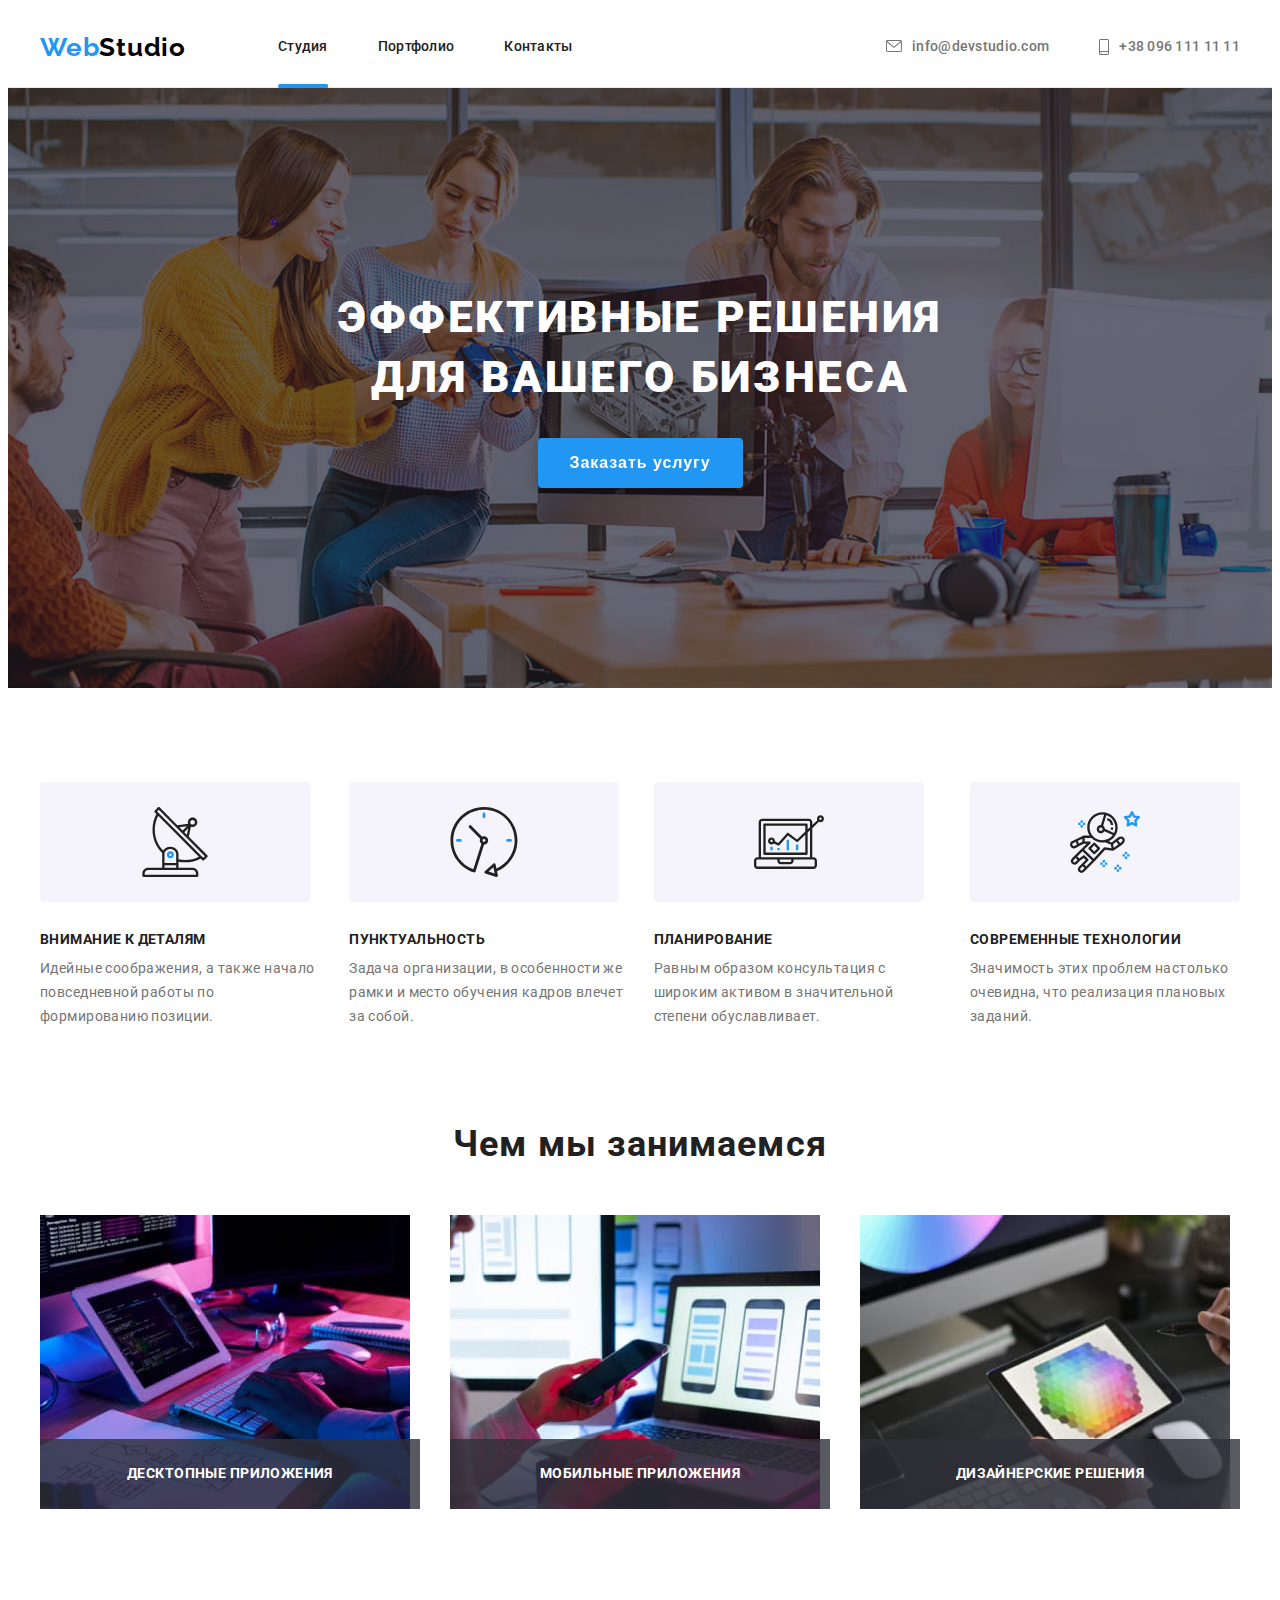
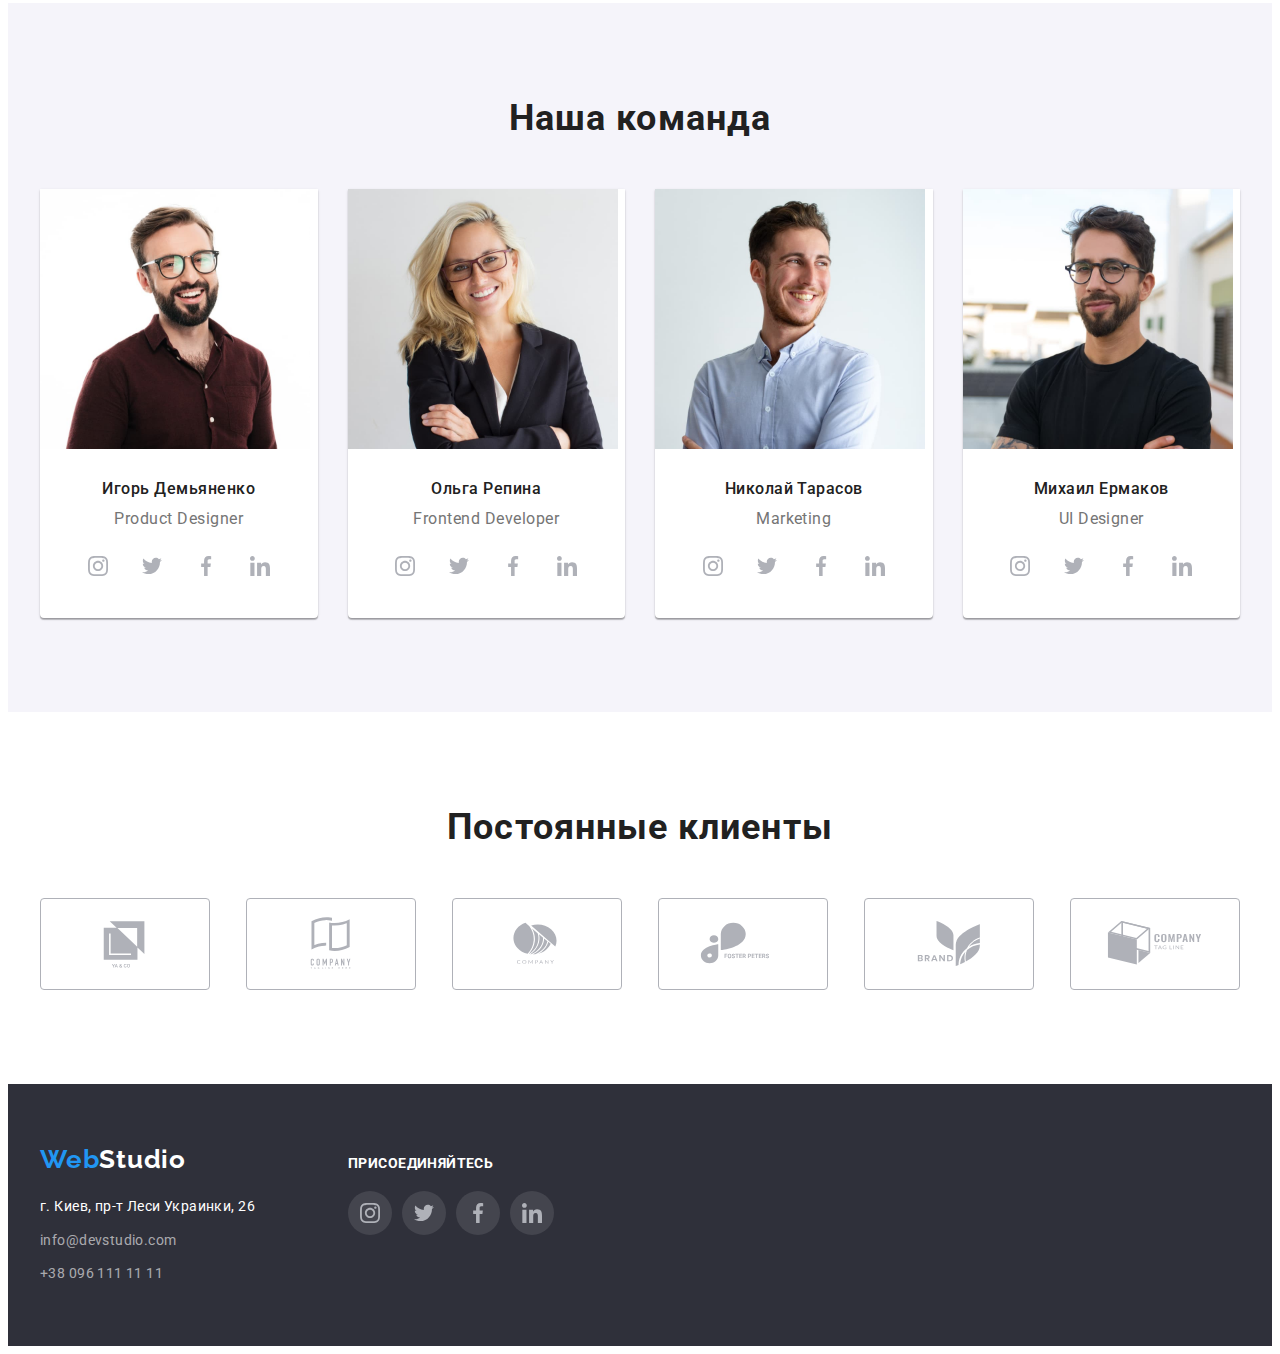
==== index.html @ db064272 "1" ====
<!DOCTYPE html>
<html lang="ru">
<head>
    <meta charset="UTF-8">
    <meta http-equiv="X-UA-Compatible" content="IE=edge">
    <meta name="viewport" content="width=device-width, initial-scale=1.0">
    <title>Document</title>
    <link rel="preconnect" href="https://fonts.googleapis.com">
    <link rel="preconnect" href="https://fonts.gstatic.com" crossorigin>
    <link href="https://fonts.googleapis.com/css2?family=Raleway:wght@700&family=Roboto:wght@400;500;700;900&display=swap"
        rel="stylesheet">
    <link rel="stylesheet" href="https://cdnjs.cloudflare.com/ajax/libs/modern-normalize/1.1.0/modern-normalize.min.css"
        integrity="sha512-wpPYUAdjBVSE4KJnH1VR1HeZfpl1ub8YT/NKx4PuQ5NmX2tKuGu6U/JRp5y+Y8XG2tV+wKQpNHVUX03MfMFn9Q=="
        crossorigin="anonymous" referrerpolicy="no-referrer" />
    <link rel="stylesheet" href="./css/style.css">
</head>
<body>

    <!-- header -->
    <header class="header">
        <div class="container header-container">
            <nav class="navigation">       
                <a class="logo-accent link" href="/">Web<span class="logo-header">Studio</span></a>
                <ul class="nav-list list">
                    <li class="nav-list-item">
                        <a class="nav-list-link nav-list-active link" href="">Студия</a>
                    </li>
                    <li class="nav-list-item">
                        <a class="nav-list-link link" href="portfolio.html">Портфолио</a>
                    </li>
                    <li class="nav-list-item">
                        <a class="nav-list-link link" href="">Контакты</a>
                    </li>
                </ul>
            </nav>
            <ul class="contact list">
                <li class="contact-item">
                    <a class="contact-mail-link link" href="mailto:info@devstudio.com">
                        <svg class="icon-envelope" width="16" height="14">
                            <use href="./images/icons.svg#icon-envelope"></use>
                        </svg>info@devstudio.com</a>
                </li>
                <li class="contact-item">
                    <a class="contact-tel-link link" href="tel:+380961111111">
                        <svg class="icon-smartphone" width="10" height="16">
                        <use href="./images/icons.svg#icon-smartphone"></use>
                    </svg>+38 096 111 11 11</a>
                </li>
            </ul>
        </div>
    </header>

    <main>
        <!-- hero -->
        <section class="hero">
            <div class="container">
                <h1 class="hero-title">Эффективные решения <br> для вашего бизнеса</h1>
                <button class="hero-btn" type="button" data-modal-open>Заказать услугу</button>
            </div>
        </section>

        <!-- Наши преимущества -->
        <section class="section">
            <div class="container">
                <h2 class="visually-hidden">Наши преимущества</h2>
                <ul class="advantage-list list">
                    <li class="advantage-list-item">
                        <div class="icon-advantage">
                            <svg width="70" height="70">
                            <use href="./images/icons.svg#icon-antenna"></use>
                        </svg></div>
                        <h3 class="advantage-title">Внимание к деталям</h3>
                        <p class="advantage-text">Идейные соображения, а также начало повседневной работы по формированию позиции.</p>
                    </li>
                    <li class="advantage-list-item">
                        <div class="icon-advantage">
                            <svg width="70" height="70">
                                <use href="./images/icons.svg#icon-clock"></use>
                            </svg>
                        </div>
                        <h3 class="advantage-title">Пунктуальность</h3>
                        <p class="advantage-text">Задача организации, в особенности же рамки и место обучения кадров влечет за собой.</p>
                    </li>
                    <li class="advantage-list-item">
                        <div class="icon-advantage">
                            <svg width="70" height="70">
                                <use href="./images/icons.svg#icon-diagram"></use>
                            </svg>
                        </div>
                        <h3 class="advantage-title">Планирование</h3>
                        <p class="advantage-text">Равным образом консультация с широким активом в значительной степени обуславливает.</p>
                    </li>
                    <li class="advantage-list-item">
                        <div class="icon-advantage">
                            <svg width="70" height="70">
                                <use href="./images/icons.svg#icon-astronaut"></use>
                            </svg>
                        </div>
                        <h3 class="advantage-title">Современные технологии</h3>
                        <p class="advantage-text">Значимость этих проблем настолько очевидна, что реализация плановых заданий.</p>
                    </li>
                </ul>
            </div>
        </section>

        <!-- Чем мы занимаемся -->
        <section class="section our-work-section">
            <div class="container">
                <h2 class="our-work ">Чем мы занимаемся</h2>
                <ul class="our-work-list list">
                    <li class="our-work-item">
                        <img src="./images/box1.jpg" alt="Компьютер" width="370">
                        <h3 class="our-work-label">Десктопные приложения</h3>
                    </li>
                    <li class="our-work-item">
                        <img src="./images/box2.jpg" alt="Компьютер" width="370">
                        <h3 class="our-work-label">Мобильные приложения</h3>
                    </li>
                    <li class="our-work-item">
                        <img src="./images/box3.jpg" alt="Компьютер" width="370">
                        <h3 class="our-work-label">Дизайнерские решения</h3>
                    </li>
                </ul>
            </div>
        </section>

        <!-- Наша команда -->
        <section class="section our-team-section">
            <div class="container">
                <h2 class="our-team">Наша команда</h2>
                <ul class="our-team-list list">
                    <li class="our-team-item">
                       <img src="./images/photo1.jpg" alt="Дизайнер продукта" width="270">
                       <div class="our-team-person">
                           <h3 class="our-team-name">Игорь Демьяненко</h3>
                           <p class="our-team-profession" lang="en">Product Designer</p>
                           <ul class="social-list list">
                               <li class="social-list-item"> 
                                   <a class="social-list-link" href="">
                                        <svg class="social-list-icon" width="20" height="20">
                                            <use href="./images/icons.svg#icon-instagram"></use>
                                        </svg>
                                   </a>
                                </li>
                               <li class="social-list-item">
                                   <a class="social-list-link" href="">
                                       <svg class="social-list-icon" width="20" height="20">
                                           <use href="./images/icons.svg#icon-twitter"></use>
                                       </svg>
                                   </a>
                                </li>
                                <li class="social-list-item">
                                    <a class="social-list-link" href="">
                                        <svg class="social-list-icon" width="20" height="20">
                                            <use href="./images/icons.svg#icon-facebook"></use>
                                        </svg>
                                    </a>
                                </li>
                                <li class="social-list-item">
                                    <a class="social-list-link" href="">
                                        <svg class="social-list-icon" width="20" height="20">
                                            <use href="./images/icons.svg#icon-linkedin"></use>
                                        </svg>
                                    </a>
                                </li>
                           </ul>
                       </div>
                    </li>
                    <li class="our-team-item">
                        <img src="./images/photo2.jpg" alt="Фронтенд-разработчик" width="270">
                        <div class="our-team-person">
                            <h3 class="our-team-name">Ольга Репина</h3>
                            <p class="our-team-profession" lang="en">Frontend Developer</p>
                            <ul class="social-list list">
                                <li class="social-list-item">
                                    <a class="social-list-link" href="">
                                        <svg class="social-list-icon" width="20" height="20">
                                            <use href="./images/icons.svg#icon-instagram"></use>
                                        </svg>
                                    </a>
                                </li>
                                <li class="social-list-item">
                                    <a class="social-list-link" href="">
                                        <svg class="social-list-icon" width="20" height="20">
                                            <use href="./images/icons.svg#icon-twitter"></use>
                                        </svg>
                                    </a>
                                </li>
                                <li class="social-list-item">
                                    <a class="social-list-link" href="">
                                        <svg class="social-list-icon" width="20" height="20">
                                            <use href="./images/icons.svg#icon-facebook"></use>
                                        </svg>
                                    </a>
                                </li>
                                <li class="social-list-item">
                                    <a class="social-list-link" href="">
                                        <svg class="social-list-icon" width="20" height="20">
                                            <use href="./images/icons.svg#icon-linkedin"></use>
                                        </svg>
                                    </a>
                                </li>
                            </ul>
                        </div>
                    </li>
                    <li class="our-team-item">
                        <img src="./images/photo3.jpg" alt="Маркетинг" width="270">
                        <div class="our-team-person">
                            <h3 class="our-team-name">Николай Тарасов</h3>
                            <p class="our-team-profession" lang="en">Marketing</p>
                            <ul class="social-list list">
                                <li class="social-list-item">
                                    <a class="social-list-link" href="">
                                        <svg class="social-list-icon" width="20" height="20">
                                            <use href="./images/icons.svg#icon-instagram"></use>
                                        </svg>
                                    </a>
                                </li>
                                <li class="social-list-item">
                                    <a class="social-list-link" href="">
                                        <svg class="social-list-icon" width="20" height="20">
                                            <use href="./images/icons.svg#icon-twitter"></use>
                                        </svg>
                                    </a>
                                </li>
                                <li class="social-list-item">
                                    <a class="social-list-link" href="">
                                        <svg class="social-list-icon" width="20" height="20">
                                            <use href="./images/icons.svg#icon-facebook"></use>
                                        </svg>
                                    </a>
                                </li>
                                <li class="social-list-item">
                                    <a class="social-list-link" href="">
                                        <svg class="social-list-icon" width="20" height="20">
                                            <use href="./images/icons.svg#icon-linkedin"></use>
                                        </svg>
                                    </a>
                                </li>
                            </ul>
                        </div>
                    </li>
                    <li class="our-team-item">
                        <img src="./images/photo4.jpg" alt="Дизайнер интерфейса " width="270">
                        <div class="our-team-person">
                            <h3 class="our-team-name">Михаил Ермаков</h3>
                            <p class="our-team-profession" lang="en">UI Designer</p>
                            <ul class="social-list list">
                                <li class="social-list-item">
                                    <a class="social-list-link" href="">
                                        <svg class="social-list-icon" width="20" height="20">
                                            <use href="./images/icons.svg#icon-instagram"></use>
                                        </svg>
                                    </a>
                                </li>
                                <li class="social-list-item">
                                    <a class="social-list-link" href="">
                                        <svg class="social-list-icon" width="20" height="20">
                                            <use href="./images/icons.svg#icon-twitter"></use>
                                        </svg>
                                    </a>
                                </li>
                                <li class="social-list-item">
                                    <a class="social-list-link" href="">
                                        <svg class="social-list-icon" width="20" height="20">
                                            <use href="./images/icons.svg#icon-facebook"></use>
                                        </svg>
                                    </a>
                                </li>
                                <li class="social-list-item">
                                    <a class="social-list-link" href="">
                                        <svg class="social-list-icon" width="20" height="20">
                                            <use href="./images/icons.svg#icon-linkedin"></use>
                                        </svg>
                                    </a>
                                </li>
                            </ul>
                        </div>
                    </li>
                </ul>
            </div>
        </section>

        <!-- Постоянные клиенты -->
        <section class="section">
            <div class="container">
                <h2 class="clients">Постоянные клиенты</h2>
                <ul class="clients-list list">
                    <li class="clients-list-item">
                        <a class="clients-list-link link" href="">
                            <svg width="106" height="60">
                                <use href="./images/icons.svg#icon-Logo"></use>
                            </svg>
                        </a>
                    </li>
                    <li class="clients-list-item">
                        <a class="clients-list-link link" href="">
                            <svg width="106" height="60">
                                <use href="./images/icons.svg#icon-Logo-1"></use>
                            </svg>
                        </a>
                    </li>
                    <li class="clients-list-item">
                        <a class="clients-list-link link" href="">
                            <svg width="106" height="60">
                                <use href="./images/icons.svg#icon-Logo-2"></use>
                            </svg>
                        </a>
                    </li>
                    <li class="clients-list-item">
                        <a class="clients-list-link link" href="">
                            <svg width="106" height="60">
                                <use href="./images/icons.svg#icon-Logo-3"></use>
                            </svg>
                        </a>
                    </li>
                    <li class="clients-list-item">
                        <a class="clients-list-link link" href="">
                            <svg width="106" height="60">
                                <use href="./images/icons.svg#icon-Logo-4"></use>
                            </svg>
                        </a>
                    </li>
                    <li class="clients-list-item">
                        <a class="clients-list-link link" href="">
                            <svg width="106" height="60">
                                <use href="./images/icons.svg#icon-Logo-5"></use>
                            </svg>
                        </a>
                    </li>
                </ul>
            </div>
        </section>
    </main>

    <!-- footer -->
    <footer class="footer">
        <div class="footer-container container">
            <div class="foter-section">
                <a class="logo-accent link" href="/">Web<span class="logo-footer">Studio</span></a>
                <address class="address-footer">
                    <ul class="footer-list list">
                        <li class="footer-item">
                            <a class="footer-addresses-link link" href="https://goo.gl/maps/nABEtvLASEamQnYQ8" target="_blank">г. Киев, пр-т Леси Украинки, 26</a>
                        </li>
                        <li class="footer-item">
                            <a class="footer-mail-link link" href="mailto:info@devstudio.com">info@devstudio.com</a>
                        </li>
                        <li class="footer-item">
                            <a class="footer-tel-link link" href="tell:+380961111111">+38 096 111 11 11</a>
                        </li>
                    </ul>
                </address>
            </div>
            <div class="foter-section-link">
                <h3 class="foter-section-title">присоединяйтесь</h3>
                <ul class="social-list list">
                    <li class="social-list-item">
                        <a class="social-list-link footer-icon-link" href="">
                            <svg class="social-list-icon" width="20" height="20">
                                <use href="./images/icons.svg#icon-instagram"></use>
                            </svg>
                        </a>
                    </li>
                    <li class="social-list-item">
                        <a class="social-list-link footer-icon-link" href="">
                            <svg class="social-list-icon" width="20" height="20">
                                <use href="./images/icons.svg#icon-twitter"></use>
                            </svg>
                        </a>
                    </li>
                    <li class="social-list-item">
                        <a class="social-list-link footer-icon-link" href="">
                            <svg class="social-list-icon" width="20" height="20">
                                <use href="./images/icons.svg#icon-facebook"></use>
                            </svg>
                        </a>
                    </li>
                    <li class="social-list-item">
                        <a class="social-list-link footer-icon-link" href="">
                            <svg class="social-list-icon" width="20" height="20">
                                <use href="./images/icons.svg#icon-linkedin"></use>
                            </svg>
                        </a>
                    </li>
                </ul>
            </div>
        </div>
    </footer>

    <!-- Модальное окно -->
    <div class="backdrop is-hidden" data-modal>
        <div class="modal">
            <button class="modal-btn-close" data-modal-close>
                <svg class="icon-close" width="18" height="18">
                    <use href="./images/icons.svg#icon-close"></use>
                </svg>
            </button>
        </div>
    </div>
    <script src="./js/modal.js"></script>
</body>
</html>
---- css/style.css ----
:root {
  --primery-font-family: "Roboto", sans-serif;
  --secondary-font-family: "Raleway", sans-serif;
  --primery-text-color-dark: #212121;
  --secondary-text-color-medium: #757575;
  --tertiary-text-color-lite: #ffffff;
  --tertiary-text-color-lite-transparency: rgba(255, 255, 255, 0.6);
  --accent-text-color: #2196f3;
  --background-hero: #c4c4c4;
  --background-active-btn-hero: #188ce8;
  --background-btn-lite: #f5f4fa;
  --temporary-color: #000000;
  --btn-shadow: rgba(0, 0, 0, 0.25);
  --secondary-background-color: #2f303a;
  --border-color: #eeeeee;
  --border-header-color: #ececec;
  --primery-icon-color: #afb1b8;
}
body {
  font-family: var(--primery-font-family);
  color: var(--primery-text-color-dark);
}
h1,
h2,
h3,
h4,
h5,
h6,
p {
  margin-top: 0;
  margin-bottom: 0;
}

ul,
ol {
  margin-top: 0;
  margin-bottom: 0;
  padding-left: 0;
}

img {
  display: block;
  max-width: 100%;
  height: auto;
}
.visually-hidden {
  position: absolute;
  width: 1px;
  height: 1px;
  margin: -1px;
  border: 0;
  padding: 0;
  white-space: nowrap;
  clip-path: inset(100%);
  clip: rect(0 0 0 0);
  overflow: hidden;
}

.list {
  list-style: none;
}

.link {
  text-decoration: none;
  /* transition: color 250ms cubic-bezier(0.4, 0, 0.2, 1), 
  background-color 250ms cubic-bezier(0.4, 0, 0.2, 1),
  fill 250ms cubic-bezier(0.4, 0, 0.2, 1),
  border 250ms cubic-bezier(0.4, 0, 0.2, 1) */
  ;
}

.link:hover,
.link:focus {
  color: var(--accent-text-color);
}

.container {
  width: 1200px;
  margin-left: auto;
  margin-right: auto;
  padding-left: 15px;
  padding-right: 15px;
}
/*======== header ========*/
.header {
  border-bottom: 1px solid var(--border-header-color);
  padding-top: 24px;
  padding-bottom: 24px;
  font-weight: 500;
  font-size: 14px;
  line-height: 1.14;
  letter-spacing: 0.02em;
}
.header-container {
  display: flex;
  justify-content: space-between;
}
.navigation {
  display: flex;
}
.logo-accent {
  font-family: var(--secondary-font-family);
  font-weight: 700;
  font-size: 26px;
  line-height: 1.19;
  letter-spacing: 0.03em;
  color: var(--accent-text-color);
  margin-right: 92px;
}
.logo-header {
  color: var(--temporary-color);
}
.nav-list {
  display: flex;
  align-items: center;

}
.nav-list-item:not(:last-child) {
  margin-right: 50px;
}
.contact {
  display: flex;
  align-items: center;
  color: var(--secondary-text-color-medium);
}
.contact-item:not(:last-child) {
  margin-right: 50px;
}

.nav-list-link,
.contact-mail-link,
.contact-tel-link {
  position: relative;
  color: currentColor;
  display: flex;
  transition: color 250ms cubic-bezier(0.4, 0, 0.2, 1);
}
.nav-list-active.nav-list-link::after {
  content: "";
  height: 4px;
  width: 100%;
  background-size: cover;
  background-repeat: no-repeat;
  position: absolute;
  bottom: -33px;
  background-image: url("../images/svg/hover.svg");
}

.icon-envelope {
  margin-right: 10px;
  fill: currentColor;
  align-items: center;
}
.icon-smartphone {
  margin-right: 10px;
  fill: currentColor;
  align-items: center;
}

/*========== hero ===========*/
.hero {
  max-width: 1600px;
  margin-left: auto;
  margin-right: auto;
  background-color: var(--background-hero);
  text-align: center;
  padding-top: 200px;
  padding-bottom: 200px;
  background-image: linear-gradient(
      rgba(47, 48, 58, 0.4),
      rgba(47, 48, 58, 0.4)
    ),
    url(../images/hero.jpg);
  background-repeat: no-repeat;
  background-position: center center;
  background-size: cover;
}
.hero-title {
  font-weight: 900;
  font-size: 44px;
  line-height: 1.36;
  letter-spacing: 0.06em;
  text-transform: uppercase;
  color: var(--tertiary-text-color-lite);
  margin-bottom: 30px;
}
.hero-btn {
  border: transparent;
  border-radius: 4px;
  padding: 10px 32px;
  font-weight: 700;
  font-size: 16px;
  line-height: 1.87;
  letter-spacing: 0.06em;
  cursor: pointer;
  background-color: var(--accent-text-color);
  color: var(--tertiary-text-color-lite);
  filter: drop-shadow(0px 4px 4px var(--btn-shadow));
  transition: background-color 250ms cubic-bezier(0.4, 0, 0.2, 1);
}

.hero-btn:hover,
.hero-btn:focus {
  background-color: var(--background-active-btn-hero);
}
/* ======== MAIN =========== */
.section {
  padding-top: 94px;
  padding-bottom: 94px;
}
/* ======= Наши преимущества ======== */
.advantage-list {
  display: flex;
  margin-left: -30px;
}
.advantage-list-item {
  flex-basis: calc((100%-120px) / 4);
  margin-left: 30px;
}
.advantage-title {
  font-size: 14px;
  line-height: 1.14;
  letter-spacing: 0.03em;
  text-transform: uppercase;
  margin-bottom: 10px;
}
.advantage-text {
  font-size: 14px;
  line-height: 1.71;
  letter-spacing: 0.03em;
  color: var(--secondary-text-color-medium);
}

.icon-advantage {
  display: flex;
  justify-content: center;
  align-items: center;
  width: 270px;
  height: 120px;
  margin-bottom: 30px;
  background-color: #f5f4fa;
  border-radius: 4px;
}

.our-work,
.our-team,
.clients {
  font-size: 36px;
  line-height: 1.17;
  letter-spacing: 0.03em;
  text-align: center;
  margin-bottom: 50px;
}

/* ========= Чем мы занимаемся ========== */
.our-work-section {
  padding-top: 0px;
}
.our-work-list {
  display: flex;
  justify-content: space-between;
  margin-left: -30px;
}
.our-work-item {
  position: relative;
  flex-basis: calc((100% - 90px) / 3);
  margin-left: 30px;
}
.our-work-label {
  position: absolute;
  display: flex;
  bottom: 0px;
  width: 100%;
  height: 70px;
  font-size: 14px;
  line-height: 1.14em;
  letter-spacing: 0.03em;
  text-transform: uppercase;
  justify-content: center;
  align-items: center;
  color: var(--tertiary-text-color-lite);
  background: rgba(47, 48, 58, 0.8);
}

/* ===== Наша команда ====== */
.our-team-section {
  background-color: var(--background-btn-lite);
}
.our-team-list {
  display: flex;
  flex-wrap: wrap;
  margin-left: -30px;
}
.our-team-item {
  flex-basis: calc((100% - 120px) / 4);
  margin-left: 30px;
  box-shadow: 0px 1px 3px rgba(0, 0, 0, 0.12), 0px 1px 1px rgba(0, 0, 0, 0.14),
    0px 2px 1px rgba(0, 0, 0, 0.2);
  border-radius: 0px 0px 4px 4px;
  background-color: var(--tertiary-text-color-lite);
}
.our-team-person {
  padding-top: 30px;
  padding-bottom: 30px;
  text-align: center;
}
.our-team-name {
  margin-bottom: 10px;
  font-weight: 500;
  font-size: 16px;
  line-height: 1.19;
  letter-spacing: 0.03em;
}
.our-team-profession {
  font-size: 16px;
  line-height: 1.19;
  letter-spacing: 0.03em;
  color: var(--secondary-text-color-medium);
  margin-bottom: 16px;
}
.social-list {
  display: flex;
  justify-content: center;
}
.social-list-link {
  display: flex;
  justify-content: center;
  align-items: center;
  width: 44px;
  height: 44px;
  border-radius: 50%;
  fill: var(--primery-icon-color);
  transition: background-color 250ms cubic-bezier(0.4, 0, 0.2, 1),
  fill 250ms cubic-bezier(0.4, 0, 0.2, 1);
}
.social-list-link:hover,
.social-list-link:focus {
  background-color: var(--accent-text-color);
  fill: var(--tertiary-text-color-lite);
}

.social-list-item:not(:last-child) {
  margin-right: 10px;
}

/* ===== Постоянные клиенты ===== */
.clients-list {
  display: flex;
  justify-content: space-between;
}
.clients-list-link {
  display: flex;
  justify-content: center;
  align-items: center;
  width: 170px;
  height: 92px;
  border: 1px solid var(--primery-icon-color);
  box-sizing: border-box;
  border-radius: 4px;
  fill: var(--primery-icon-color);
  transition: fill 250ms cubic-bezier(0.4, 0, 0.2, 1),
    border 250ms cubic-bezier(0.4, 0, 0.2, 1);
}
.clients-list-link:hover,
.clients-list-link:focus {
  fill: var(--accent-text-color);
  border: 1px solid var(--accent-text-color);
}

/* ===== footer ===== */
.footer-container {
  align-items: baseline;
  display: flex;
}
.footer {
  background-color: var(--secondary-background-color);
  padding-bottom: 60px;
  padding-top: 60px;
}
.foter-section {
  margin-right: 70px;
}
.footer-icon-link {
  background-color: rgba(255, 255, 255, 0.1);
  transition: background-color 250ms cubic-bezier(0.4, 0, 0.2, 1);
}

.logo-footer {
  color: var(--tertiary-text-color-lite);
}
.address-footer {
  margin-top: 20px;
}

.footer-list {
  font-style: normal;
  font-size: 14px;
  line-height: 1.71;
  letter-spacing: 0.03em;
}
.footer-item:not(:last-child) {
  margin-bottom: 10px;
}

.footer-addresses-link {
  color: var(--tertiary-text-color-lite);
  transition: color 250ms cubic-bezier(0.4, 0, 0.2, 1);
}
.footer-mail-link,
.footer-tel-link {
  color: var(--tertiary-text-color-lite-transparency);
  transition: color 250ms cubic-bezier(0.4, 0, 0.2, 1);
}

.foter-section-title {
  text-transform: uppercase;
  font-weight: 700;
  font-size: 14px;
  line-height: 16px;
  letter-spacing: 0.03em;
  color: var(--tertiary-text-color-lite);
  margin-bottom: 20px;
}

/* ====== Портфолио ======= */
.filter-list {
  display: flex;
  justify-content: center;
  margin-bottom: 50px;
}
.filter-item:not(:last-child) {
  margin-right: 8px;
}
.filter-btn {
  border: transparent;
  border-radius: 4px;
  padding: 6px 22px;
  font-weight: 500;
  font-size: 16px;
  line-height: 1.63;
  letter-spacing: 0.03em;
  cursor: pointer;
  background-color: var(--background-btn-lite);
  transition: background-color 250ms cubic-bezier(0.4, 0, 0.2, 1),
  color 250ms cubic-bezier(0.4, 0, 0.2, 1),
  filter 250ms cubic-bezier(0.4, 0, 0.2, 1);
}
.filter-btn:hover,
.filter-btn:focus {
  background-color: var(--background-active-btn-hero);
  color: var(--tertiary-text-color-lite);
  filter: drop-shadow(0px 4px 4px var(--btn-shadow));
}
.projects-list {
  display: flex;
  flex-wrap: wrap;
  margin-left: -30px;
  margin-bottom: -30px;
}
.projects-item {
  flex-basis: calc((100% - 90px) / 3);
  margin-left: 30px;
  margin-bottom: 30px;
}
.projects-link {
  display: block;
  transition: box-shadow 250ms cubic-bezier(0.4, 0, 0.2, 1);
}

.projects-overlay {
  position: relative;
  overflow: hidden;
}
.projects-overlay-description {
  position: absolute;
  display: flex;
  top: 0px;
  left: 0px;
  width: 100%;
  height: 100%;
  align-items: center;
  overflow: auto;
  transform: translateY(100%);
  transition: transform 250ms cubic-bezier(0.4, 0, 0.2, 1);
  padding: 24px ;
  font-size: 18px;
  line-height: 1.56em;
  letter-spacing: 0.03em;
  background-color: rgba(33, 150, 243, 0.9);
  color: var(--tertiary-text-color-lite);
}
.projects-link:hover .projects-overlay-description,
.projects-link:focus .projects-overlay-description {
  transform: translateY(0);
}
.projects-decor {
  border: 1px solid var(--border-color);
  border-top: none;
  padding: 20px 24px;
}
.projects-title {
  margin-bottom: 4px;
  font-size: 18px;
  line-height: 2;
  letter-spacing: 0.06em;
}
.projects-desc {
  font-size: 16px;
  line-height: 1.88;
  letter-spacing: 0.03em;
  color: var(--secondary-text-color-medium);
}
.projects-link:hover,
.projects-link:focus {
  box-shadow: 0px 1px 1px rgba(0, 0, 0, 0.12), 0px 4px 4px rgba(0, 0, 0, 0.06),
  1px 4px 6px rgba(0, 0, 0, 0.16);
  color: var(--primery-text-color-dark);
}

/* ====== Модальное окно ======= */
.backdrop {
  position: fixed;
  left: 0;
  top: 0;
  width: 100vw;
  height: 100vh;
  background: rgba(0, 0, 0, 0.2);
  transition: opacity 250ms cubic-bezie+r(0.4, 0, 0.2, 1),
  visibility 250ms cubic-bezier(0.4, 0, 0.2, 1);
}
.backdrop.is-hidden {
  opacity: 0;
  pointer-events: none;
  visibility: hidden;
  
}
.modal {
  position: absolute;
  top: 50%;
  left: 50%;
  transform: translate(-50%, -50%);
  min-width: 528px;
  min-height: 581px;
  border-radius: 4px;
  background-color: var(--tertiary-text-color-lite);
  box-shadow: 0px 4px 4px rgba(0, 0, 0, 0.25);
  
}
.modal-btn-close {
  position: absolute;
  right: 8px;
  top: 8px;
  display: flex;
  justify-content: center;
  align-items: center;
  cursor: pointer;
  width: 30px;
  height: 30px;
  padding: 0;
  border: 1px solid rgba(0, 0, 0, 0.1);
  border-radius: 50%;
  background-color: transparent;
}
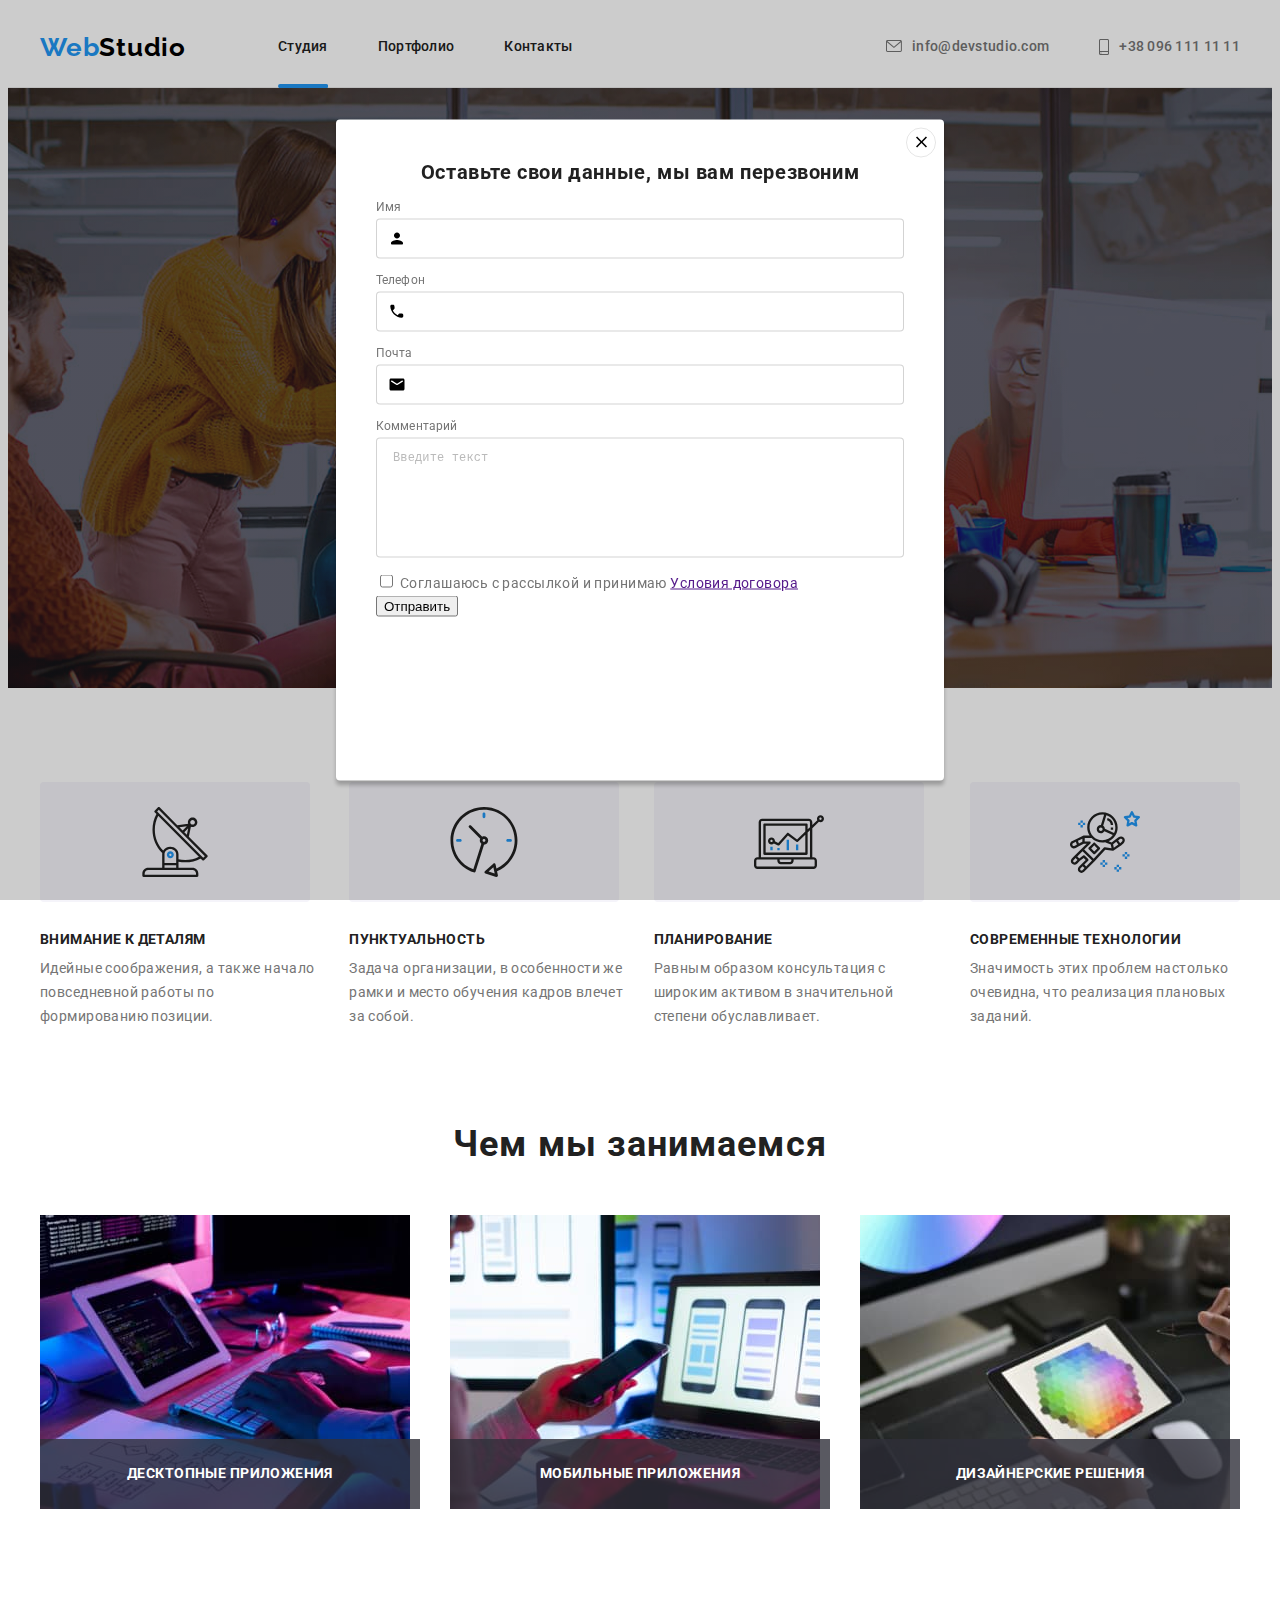
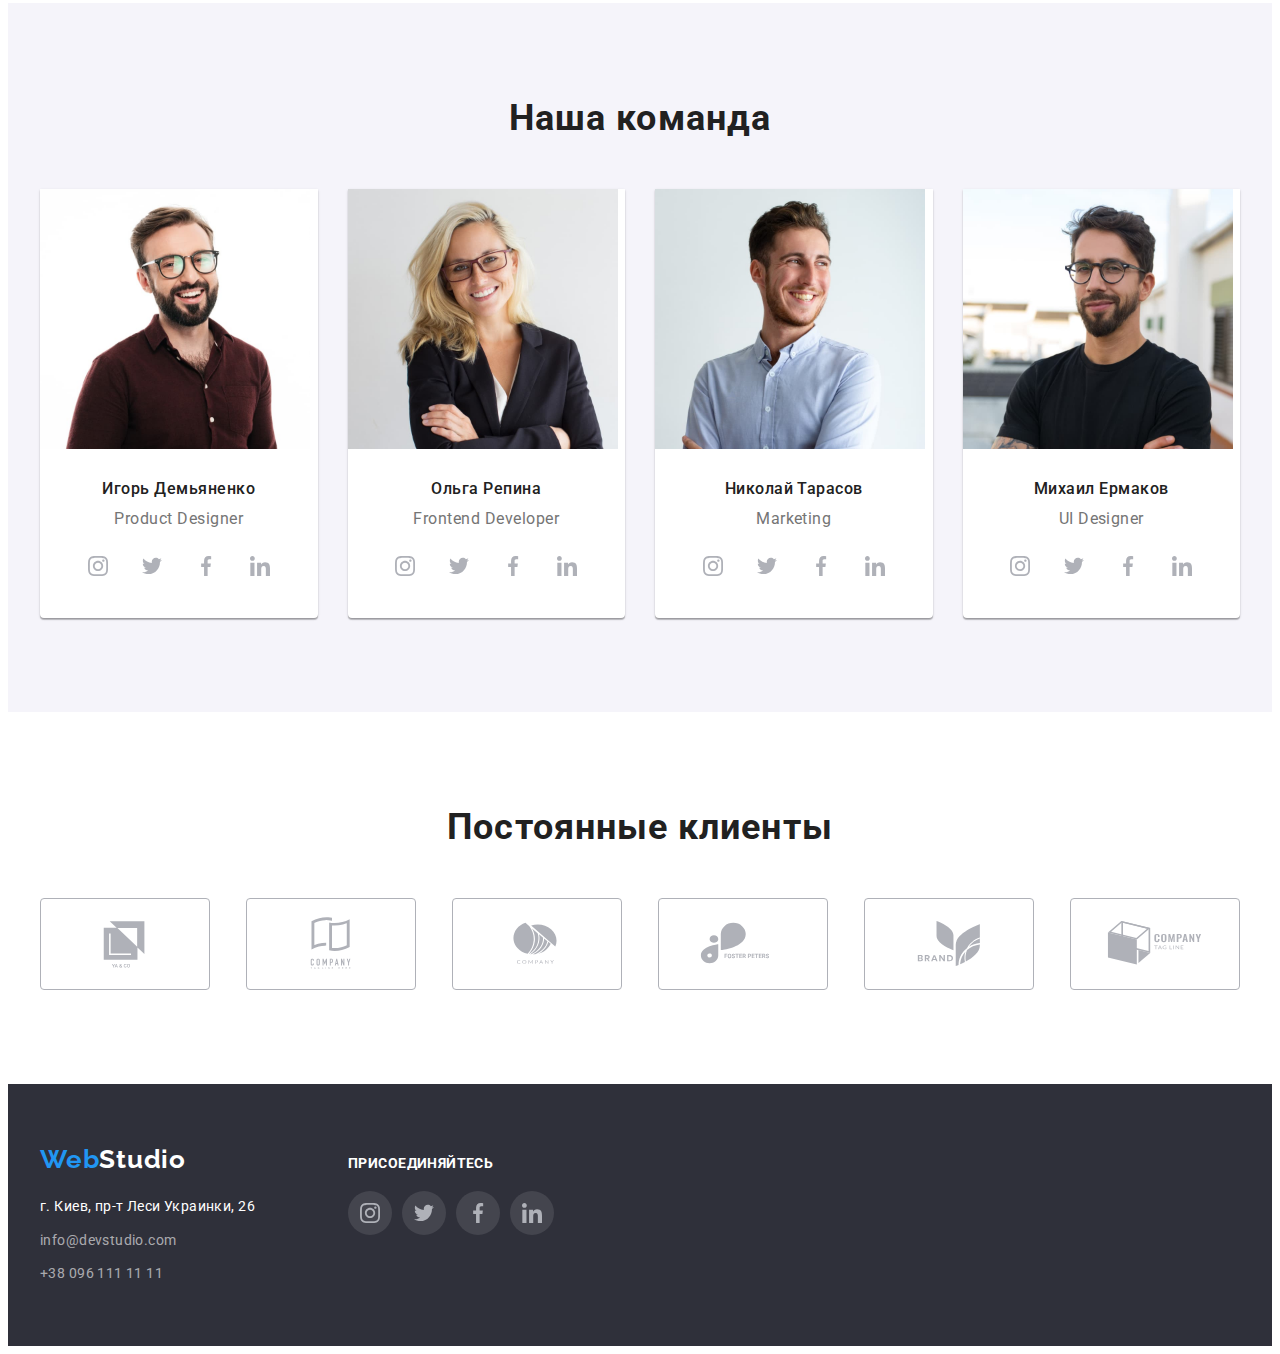
==== commit 4750a879: "hw6start" ====
--- a/index.html
+++ b/index.html
@@ -389,13 +389,53 @@
     </footer>
 
     <!-- Модальное окно -->
-    <div class="backdrop is-hidden" data-modal>
+    <div class="backdrop" data-modal>
         <div class="modal">
             <button class="modal-btn-close" data-modal-close>
                 <svg class="icon-close" width="18" height="18">
                     <use href="./images/icons.svg#icon-close"></use>
                 </svg>
             </button>
+            <p class="contact-form-appeal">Оставьте свои данные, мы вам перезвоним</p>
+            <form class="contact-form">
+                <label class="contact-form-field">
+                    <span class="contact-form-item">Имя</span> 
+                    <span class="contact-form-input-wrapper">
+                        <input name="user-name" class="contact-form-input" type="text" required>
+                        <svg class="contact-form-icon" width="18" height="18">
+                            <use href="./images/icons.svg#icon-person-black-18dp-1"></use>
+                        </svg>
+                    </span>
+                </label>
+                <label class="contact-form-field">
+                    <span class="contact-form-item">Телефон</span>
+                    <span class="contact-form-input-wrapper">
+                        <input name="user-tel" class="contact-form-input" type="tel" required>
+                        <svg class="contact-form-icon" width="18" height="18">
+                            <use href="./images/icons.svg#icon-phone-black-18dp-1"></use>
+                        </svg>
+                    </span>     
+                </label>
+                <label class="contact-form-field">
+                    <span class="contact-form-item">Почта</span> 
+                    <span class="contact-form-input-wrapper">
+                        <input name="user-email" class="contact-form-input" type="email" required>
+                        <svg class="contact-form-icon" width="18" height="18">
+                            <use href="./images/icons.svg#icon-email-black-18dp-1"></use>
+                        </svg>
+                    </span>                   
+                    
+                </label>
+                <label class="contact-form-field">
+                    <span class="contact-form-item">Комментарий</span>                    
+                    <textarea name="user-comment" class="contact-form-comment" placeholder="Введите текст"></textarea>
+                </label>
+                <div>
+                    <input name="uaccept-policy" type="checkbox" class="contact-form-checkbox" id="policy-checkbox" required>
+                    <label for="policy-checkbox" class="contect-form-checkbox-label">Соглашаюсь с рассылкой и принимаю <a href="">Условия договора</a></label>
+                </div>
+                <button type="submit">Отправить</button>
+            </form>
         </div>
     </div>
     <script src="./js/modal.js"></script>
--- a/css/style.css
+++ b/css/style.css
@@ -539,8 +539,9 @@
   top: 50%;
   left: 50%;
   transform: translate(-50%, -50%);
-  min-width: 528px;
-  min-height: 581px;
+  width: 528px;
+  height: 581px;
+  padding: 40px;
   border-radius: 4px;
   background-color: var(--tertiary-text-color-lite);
   box-shadow: 0px 4px 4px rgba(0, 0, 0, 0.25);
@@ -561,3 +562,86 @@
   border-radius: 50%;
   background-color: transparent;
 }
+.modal-btn-close:hover .icon-close,
+.modal-btn-close:focus .icon-close {
+  fill: var(--accent-text-color);
+}
+.modal-btn-close:focus{
+  outline: none;
+}
+.contact-form-appeal{
+  margin-bottom: 12px;
+  font-weight: 700;
+  font-size: 20px;
+  line-height: 1,15em;
+  text-align: center;
+  letter-spacing: 0.03em;
+  color: var(--primery-text-color-dark);
+}
+
+.contact-form-field{
+  display: block;
+  margin-bottom: 10px;
+
+}
+.contact-form-item{
+  font-size: 12px;
+  line-height: 1.17px;
+  letter-spacing: 0.01em;
+  color: var(--secondary-text-color-medium);
+}
+.contact-form-input{
+  width: 100%;
+  height: 40px;
+  padding-left: 42px;
+  border: 1px solid rgba(33, 33, 33, 0.2);
+  box-sizing: border-box;
+  border-radius: 4px;
+  }
+.contact-form-input:focus {
+  outline: none;
+  border-color: var(--accent-text-color);
+}
+.contact-form-input-wrapper{
+  position: relative;
+  display: block;
+  margin-top: 4px;
+}
+.contact-form-icon{
+  position: absolute;
+  top: 50%;
+  left: 12px;
+  transform: translateY(-50%);
+}
+.contact-form-input:focus + .contact-form-icon {
+  fill: var(--accent-text-color);
+}
+.contact-form-comment{
+  width: 100%;
+  height: 120px;
+  padding: 12px 16px;
+  margin-top: 4px;
+  resize: none;
+  border: 1px solid rgba(33, 33, 33, 0.2);
+  box-sizing: border-box;
+  border-radius: 4px;
+  font-size: 14px;
+  line-height: 1.14em;
+  letter-spacing: 0.01em;
+  }
+.contact-form-comment::placeholder{
+  color: rgba(117, 117, 117, 0.5);
+  font-size: 12px;
+  line-height: 1.17em;
+}
+.contact-form-comment:focus{
+  outline: none;
+  border-color: var(--accent-text-color);
+}
+.contect-form-checkbox-label{
+  font-size: 14px;
+  line-height: 1.71em;
+  letter-spacing: 0.03em;
+  
+  color: #757575;
+}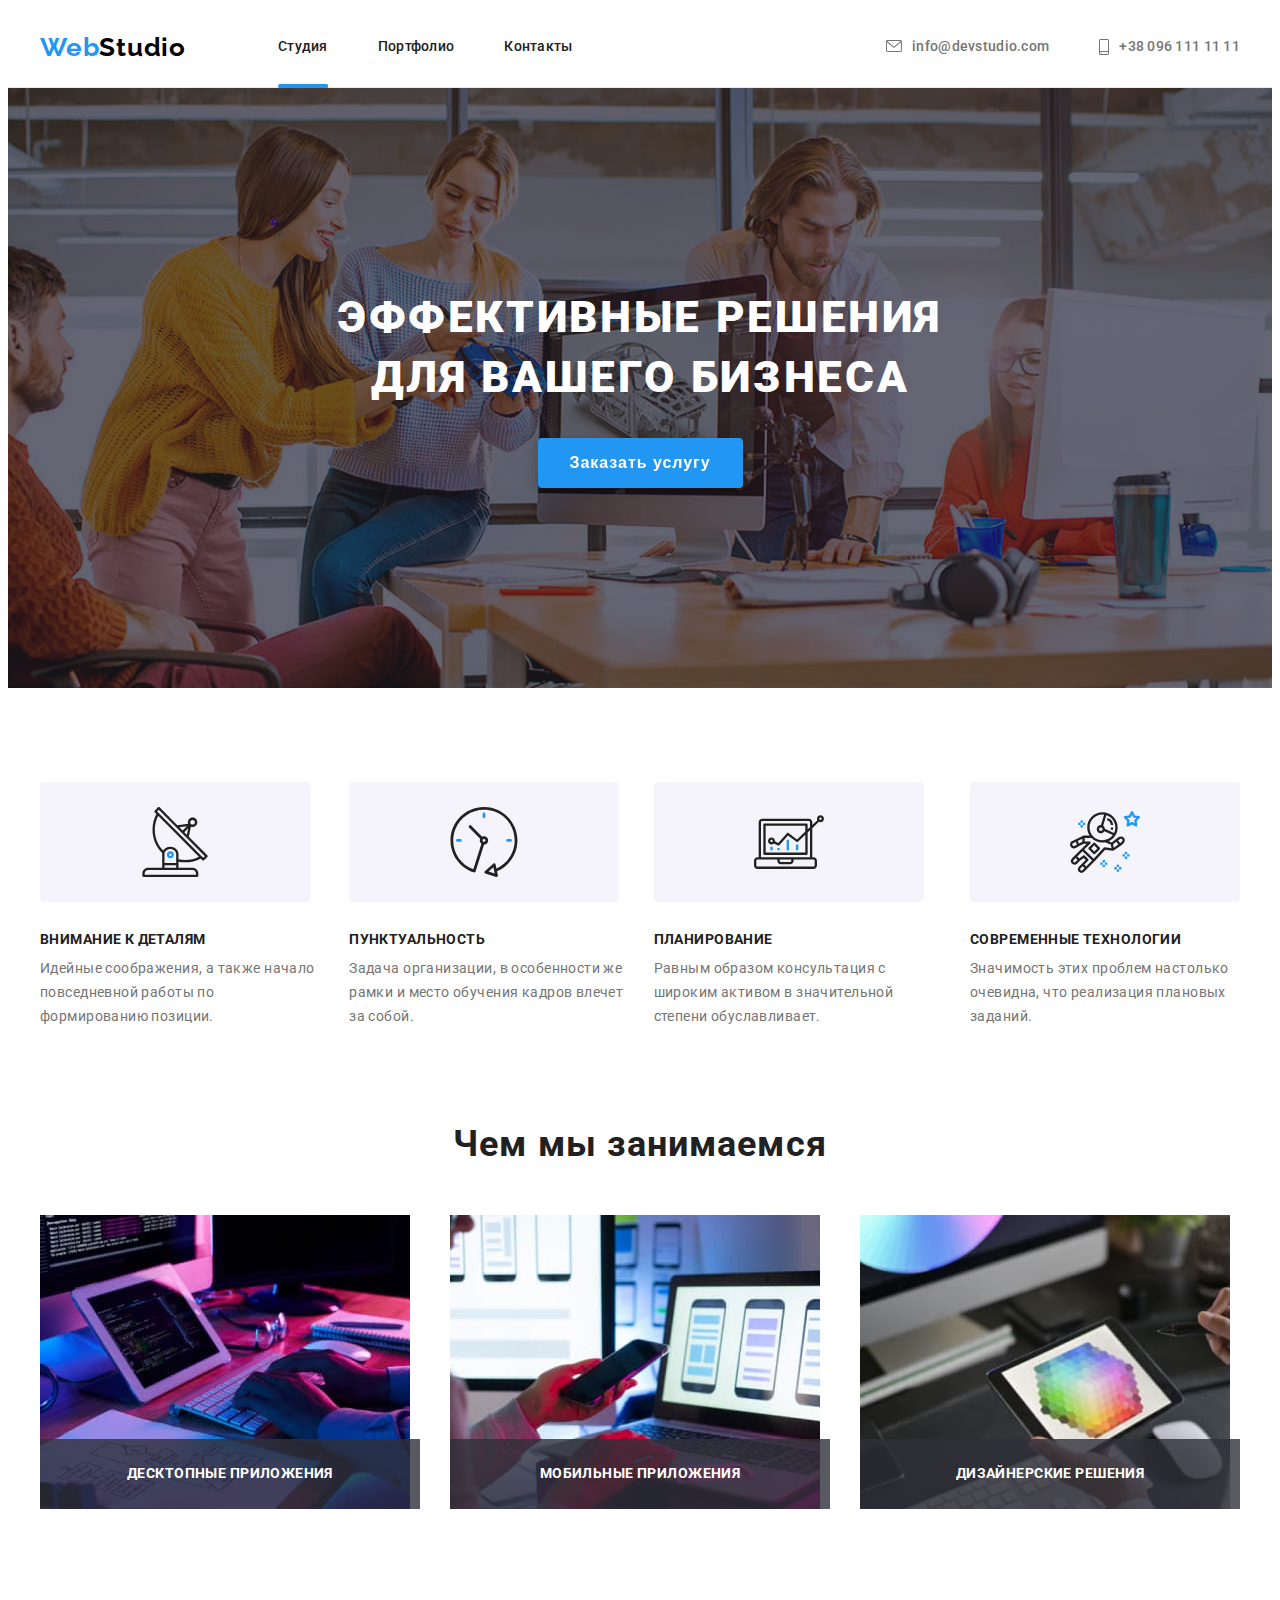
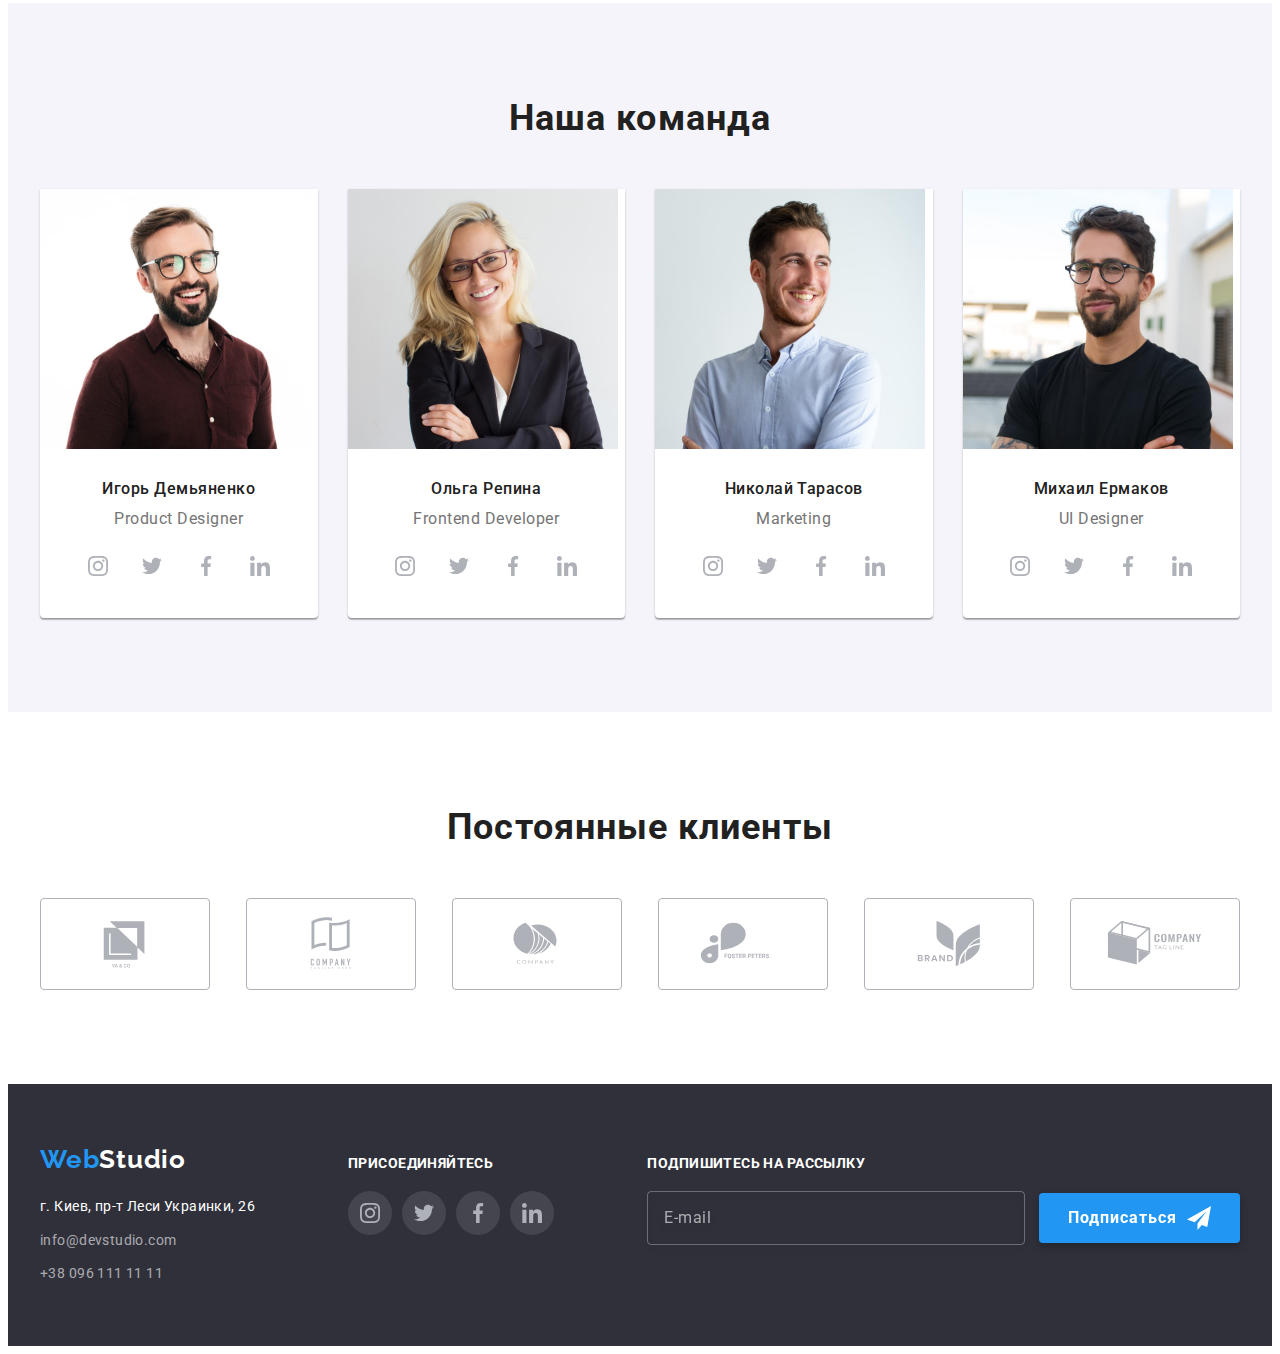
==== commit 248f31cb: "hw6finish" ====
--- a/index.html
+++ b/index.html
@@ -38,7 +38,8 @@
                     <a class="contact-mail-link link" href="mailto:info@devstudio.com">
                         <svg class="icon-envelope" width="16" height="14">
                             <use href="./images/icons.svg#icon-envelope"></use>
-                        </svg>info@devstudio.com</a>
+                        </svg>info@devstudio.com
+                    </a>
                 </li>
                 <li class="contact-item">
                     <a class="contact-tel-link link" href="tel:+380961111111">
@@ -385,11 +386,25 @@
                     </li>
                 </ul>
             </div>
+            <div class="foter-subscription">
+                <h3 class="foter-section-title">Подпишитесь на рассылку</h3>
+                <form action="">
+                    <label class="foter-subscription-field">
+                        <input name="user-email" class="foter-subscription-input" type="email" placeholder="E-mail" required>
+                    </label>
+                    <button type="submit" class="foter-subscription-btn">
+                        Подписаться
+                        <svg class="foter-subscription-icon" width="24" height="24">
+                            <use href="./images/icons.svg#icon-icon-send"></use>
+                        </svg>
+                    </button>
+                </form>
+            </div>
         </div>
     </footer>
 
     <!-- Модальное окно -->
-    <div class="backdrop" data-modal>
+    <div class="backdrop is-hidden" data-modal>
         <div class="modal">
             <button class="modal-btn-close" data-modal-close>
                 <svg class="icon-close" width="18" height="18">
@@ -430,11 +445,11 @@
                     <span class="contact-form-item">Комментарий</span>                    
                     <textarea name="user-comment" class="contact-form-comment" placeholder="Введите текст"></textarea>
                 </label>
-                <div>
-                    <input name="uaccept-policy" type="checkbox" class="contact-form-checkbox" id="policy-checkbox" required>
-                    <label for="policy-checkbox" class="contect-form-checkbox-label">Соглашаюсь с рассылкой и принимаю <a href="">Условия договора</a></label>
+                <div class="contact-form-checkbox-wrapper">
+                    <input name="uaccept-policy" type="checkbox" class="contact-form-checkbox visually-hidden" id="policy-checkbox" required>
+                    <label for="policy-checkbox" class="contect-form-checkbox-label">Соглашаюсь с рассылкой и принимаю&nbsp<a class="agreement-conditions-link" href="">Условия договора</a></label>
                 </div>
-                <button type="submit">Отправить</button>
+                <button class="contact-form-submit-btn" type="submit">Отправить</button>
             </form>
         </div>
     </div>
--- a/css/style.css
+++ b/css/style.css
@@ -62,11 +62,6 @@
 
 .link {
   text-decoration: none;
-  /* transition: color 250ms cubic-bezier(0.4, 0, 0.2, 1), 
-  background-color 250ms cubic-bezier(0.4, 0, 0.2, 1),
-  fill 250ms cubic-bezier(0.4, 0, 0.2, 1),
-  border 250ms cubic-bezier(0.4, 0, 0.2, 1) */
-  ;
 }
 
 .link:hover,
@@ -421,6 +416,56 @@
   color: var(--tertiary-text-color-lite);
   margin-bottom: 20px;
 }
+.foter-subscription{
+  margin-left: auto;
+}
+.foter-subscription-input{
+  width: 358px;
+  height: 50px;
+  padding-left: 16px;
+  margin-right: 10px;
+  border: 1px solid rgba(255, 255, 255, 0.3);
+  filter: drop-shadow(0px 4px 4px rgba(0, 0, 0, 0.15));
+  border-radius: 4px;
+  background-color: transparent;
+  font-family: var(--primery-font-family);
+  font-size: 16px;
+  line-height: 1.25em;
+  letter-spacing: 0.03em;
+  color: rgba(255, 255, 255, 0.6);
+}
+.foter-subscription-input::placeholder{
+  font-size: 16px;
+  line-height: 1.25em;
+  letter-spacing: 0.03em;
+  color: rgba(255, 255, 255, 0.6);
+}
+.foter-subscription-btn{
+  display: inline-flex;
+  align-items: center;
+  border: transparent;
+  font-family: var(--primery-font-family);
+  border-radius: 4px;
+  padding: 10px 29px;
+  font-weight: 700;
+  font-size: 16px;
+  line-height: 1.87;
+  letter-spacing: 0.06em;
+  cursor: pointer;
+  background-color: var(--accent-text-color);
+  color: var(--tertiary-text-color-lite);
+  filter: drop-shadow(0px 4px 4px var(--btn-shadow));
+  transition: background-color 250ms cubic-bezier(0.4, 0, 0.2, 1);
+}
+.foter-subscription-icon{
+  fill: currentColor;
+  margin-left: 10px;
+}
+
+.foter-subscription-btn:hover,
+.foter-subscription-btn:focus {
+  background-color: var(--background-active-btn-hero);
+}
 
 /* ====== Портфолио ======= */
 .filter-list {
@@ -562,6 +607,9 @@
   border-radius: 50%;
   background-color: transparent;
 }
+.modal-btn-close .icon-close {
+  transition: fill 250ms cubic-bezier(0.4, 0, 0.2, 1);
+}
 .modal-btn-close:hover .icon-close,
 .modal-btn-close:focus .icon-close {
   fill: var(--accent-text-color);
@@ -597,6 +645,7 @@
   border: 1px solid rgba(33, 33, 33, 0.2);
   box-sizing: border-box;
   border-radius: 4px;
+  transition: border-color 250ms cubic-bezier(0.4, 0, 0.2, 1);
   }
 .contact-form-input:focus {
   outline: none;
@@ -612,6 +661,7 @@
   top: 50%;
   left: 12px;
   transform: translateY(-50%);
+  transition: fill 250ms cubic-bezier(0.4, 0, 0.2, 1);
 }
 .contact-form-input:focus + .contact-form-icon {
   fill: var(--accent-text-color);
@@ -628,20 +678,67 @@
   font-size: 14px;
   line-height: 1.14em;
   letter-spacing: 0.01em;
+  transition: border-color 250ms cubic-bezier(0.4, 0, 0.2, 1);
   }
 .contact-form-comment::placeholder{
   color: rgba(117, 117, 117, 0.5);
   font-size: 12px;
   line-height: 1.17em;
+  
 }
 .contact-form-comment:focus{
   outline: none;
   border-color: var(--accent-text-color);
 }
+.contact-form-checkbox-wrapper{
+  margin-bottom: 30px;
+}
 .contect-form-checkbox-label{
+  display: flex;
+  align-items: center;
   font-size: 14px;
   line-height: 1.71em;
   letter-spacing: 0.03em;
-  
   color: #757575;
+}
+.contect-form-checkbox-label::before {
+  display: inline-block;
+  margin-right: 8px;
+  content: "";
+  width: 16px;
+  height: 15px;
+  border-radius: 2px;
+  cursor: pointer;
+  background-position: center;
+  background-repeat: no-repeat;
+  background-image: url("../images/svg/modal-icon-check.svg");
+  transition: background-color 250ms cubic-bezier(0.4, 0, 0.2, 1),
+  background-image 250ms cubic-bezier(0.4, 0, 0.2, 1);
+}
+.contact-form-checkbox:checked + .contect-form-checkbox-label::before {
+  background-color: var(--accent-text-color);
+  background-image: url("../images/svg/modal-check-active.svg");
+  }
+.contact-form-submit-btn{
+  display: block;
+  margin: 0 auto;
+  border: transparent;
+  border-radius: 4px;
+  padding: 10px 56px;
+  font-weight: 700;
+  font-size: 16px;
+  line-height: 1.87;
+  letter-spacing: 0.06em;
+  cursor: pointer;
+  background-color: var(--accent-text-color);
+  color: var(--tertiary-text-color-lite);
+  box-shadow: 0px 4px 4px rgba(0, 0, 0, 0.15);
+  transition: background-color 250ms cubic-bezier(0.4, 0, 0.2, 1);
+}
+  .contact-form-submit-btn:hover,
+  .hcontact-form-submit-btn:focus {
+    background-color: var(--background-active-btn-hero);
+}
+.agreement-conditions-link{
+  color: var(--accent-text-color);
 }